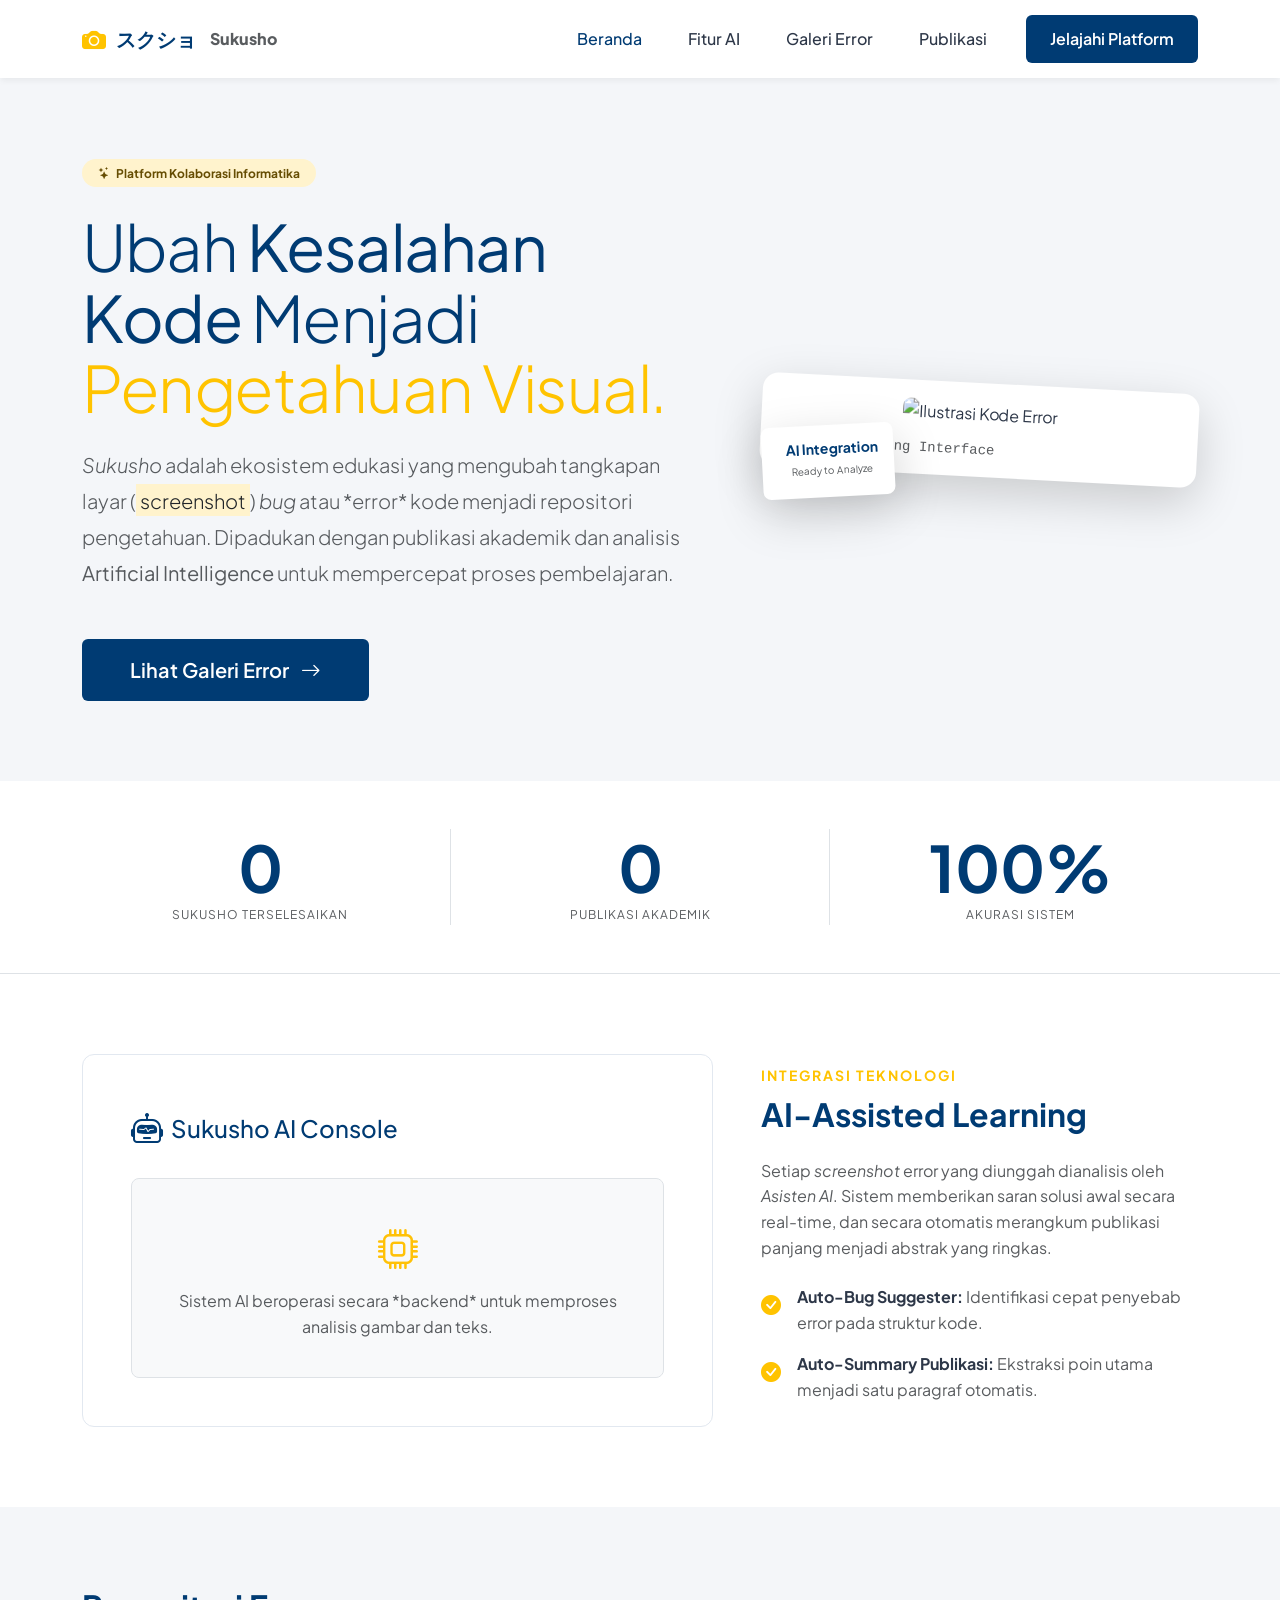
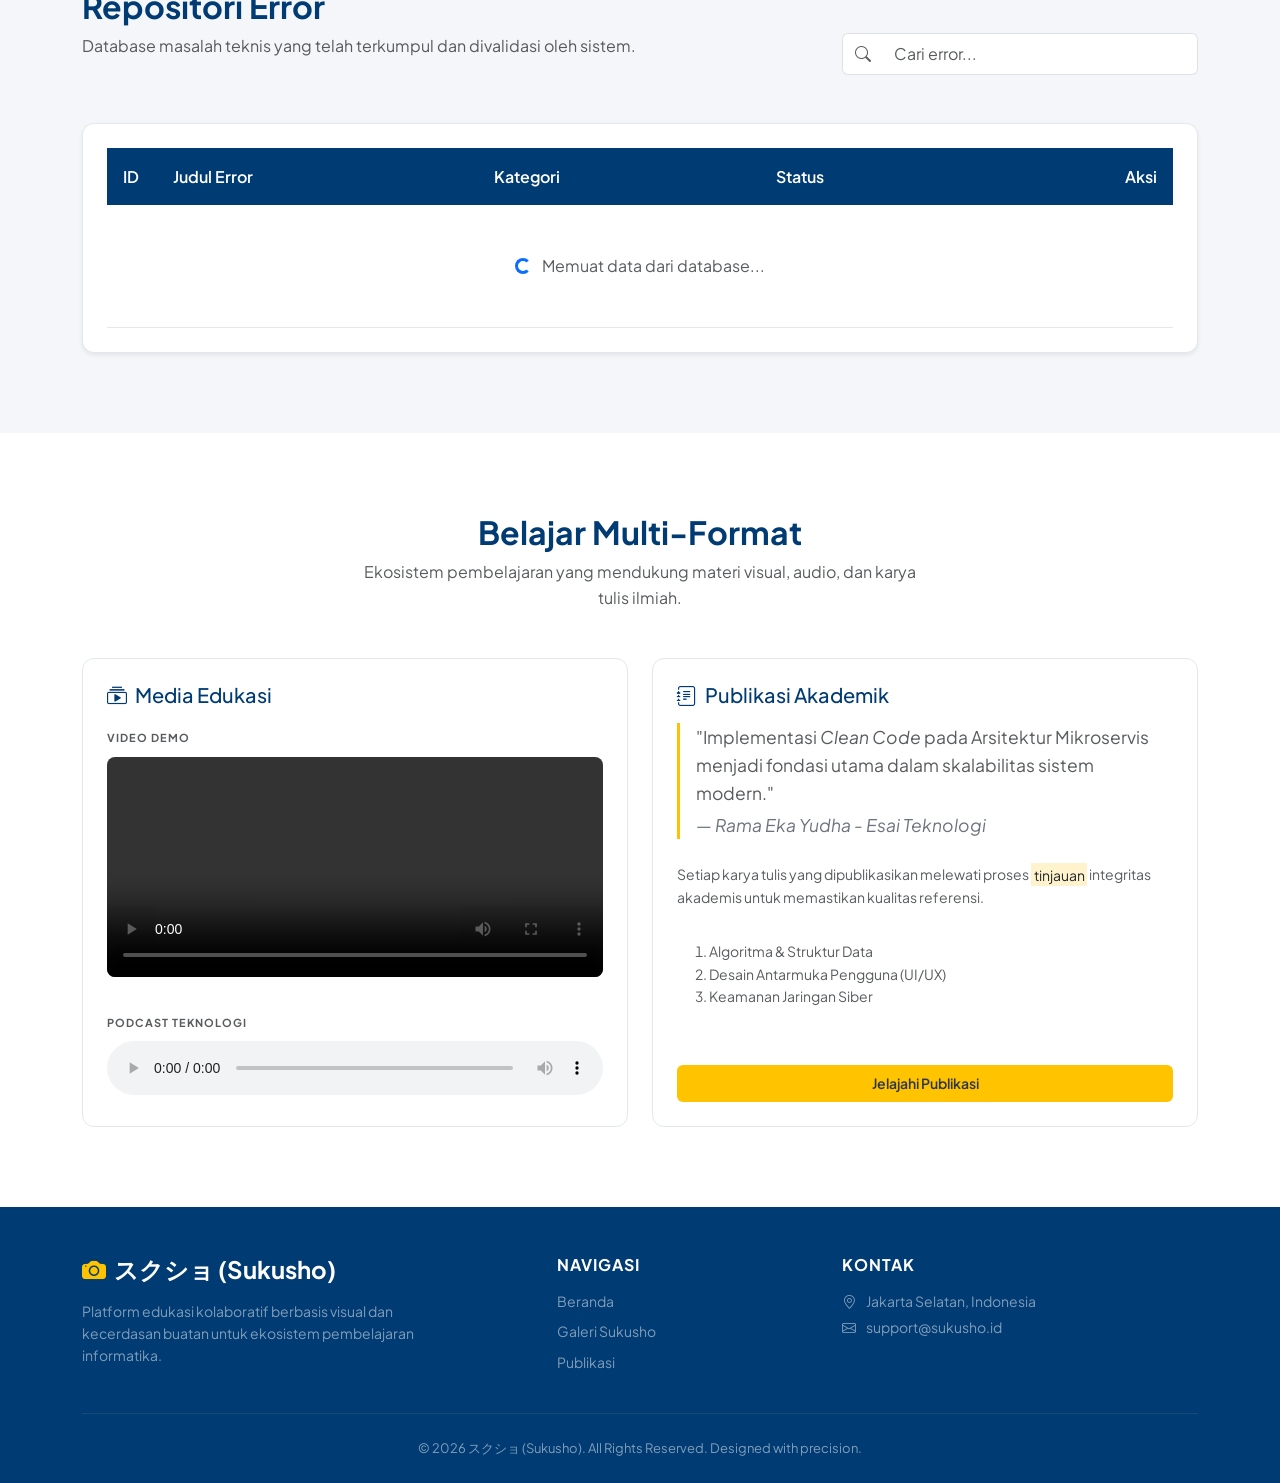
==== index.html @ 8f17042d "Initial commit: Sukusho Landing Page & Auth UI" ====
<!DOCTYPE html>
<html lang="id">
<head>
    <meta charset="UTF-8">
    <meta name="viewport" content="width=device-width, initial-scale=1.0">
    <title>スクショ (Sukusho) - Visual Debugging & Academic Hub</title>
    
    <!-- Framework & Libraries -->
    <link href="https://cdn.jsdelivr.net/npm/bootstrap@5.3.0/dist/css/bootstrap.min.css" rel="stylesheet">
    <link rel="stylesheet" href="https://cdn.jsdelivr.net/npm/bootstrap-icons@1.10.5/font/bootstrap-icons.css">
    
    <!-- Custom Design System -->
    <link rel="stylesheet" href="css/style.css">
</head>
<body>

    <!-- NAVBAR -->
    <nav class="navbar navbar-expand-lg navbar-unsia sticky-top">
        <div class="container">
            <a class="navbar-brand" href="index.html">
                <i class="bi bi-camera-fill text-accent-yellow fs-4"></i>
                <span class="fw-bold">スクショ</span>
                <span class="fs-6 text-muted ms-1 d-none d-md-inline">Sukusho</span>
            </a>
            <button class="navbar-toggler border-0" type="button" data-bs-toggle="collapse" data-bs-target="#navMenu">
                <i class="bi bi-list fs-2 text-unsia-blue"></i>
            </button>
            <div class="collapse navbar-collapse" id="navMenu">
                <ul class="navbar-nav ms-auto align-items-lg-center">
                    <li class="nav-item"><a class="nav-link active" href="#hero">Beranda</a></li>
                    <li class="nav-item"><a class="nav-link" href="#fitur">Fitur AI</a></li>
                    <li class="nav-item"><a class="nav-link" href="#galeri">Galeri Error</a></li>
                    <li class="nav-item"><a class="nav-link" href="#publikasi">Publikasi</a></li>
                    <li class="nav-item ms-lg-3 mt-3 mt-lg-0">
                        <a href="#galeri" class="btn btn-primary-unsia px-4">Jelajahi Platform</a>
                    </li>
                </ul>
            </div>
        </div>
    </nav>

    <!-- HERO SECTION -->
    <header id="hero" class="section-padding" style="background-color: var(--bg-light-gray);">
        <div class="container">
            <div class="row align-items-center g-5">
                <div class="col-lg-7">
                    <span class="badge bg-warning-subtle text-warning-emphasis mb-4 px-3 py-2 rounded-pill fw-semi-bold">
                        <i class="bi bi-stars me-1"></i> Platform Kolaborasi Informatika
                    </span>
                    <h1 class="display-3 text-unsia-blue mb-4" style="letter-spacing: -1.5px; line-height: 1.1;">
                        Ubah <b>Kesalahan Kode</b> Menjadi <span class="text-accent-yellow">Pengetahuan Visual.</span>
                    </h1>
                    <p class="lead text-muted mb-5" style="line-height: 1.8; max-width: 600px;">
                        <i>Sukusho</i> adalah ekosistem edukasi yang mengubah tangkapan layar (<mark>screenshot</mark>) <i>bug</i> atau *error* kode menjadi repositori pengetahuan. Dipadukan dengan publikasi akademik dan analisis <b>Artificial Intelligence</b> untuk mempercepat proses pembelajaran.
                    </p>
                    <div class="d-flex flex-wrap gap-3">
                        <a href="#galeri" class="btn btn-primary-unsia btn-lg px-5 py-3">
                            Lihat Galeri Error <i class="bi bi-arrow-right ms-2"></i>
                        </a>
                    </div>
                </div>
                <div class="col-lg-5 text-center d-none d-lg-block">
                    <div class="position-relative">
                        <div class="bg-white p-3 rounded-4 shadow-lg" style="transform: rotate(3deg);">
                            <img src="https://images.unsplash.com/photo-1555066931-4365d14bab8c?q=80&w=1000&auto=format&fit=crop" 
                                 alt="Ilustrasi Kode Error" class="img-fluid rounded-3" style="max-height: 400px; object-fit: cover;">
                            <div class="text-start mt-2">
                                <small class="text-muted font-monospace">Visual Debugging Interface</small>
                            </div>
                        </div>
                        <div class="position-absolute bottom-0 start-0 bg-white p-3 rounded-3 shadow-lg d-flex align-items-center" style="transform: rotate(-3deg) translateY(20px);">
                            <i class="bi bi-robot-fill fs-3 text-unsia-blue me-2"></i>
                            <div>
                                <small class="fw-bold text-unsia-blue d-block" style="line-height: 1;">AI Integration</small>
                                <small class="text-muted" style="font-size: 10px;">Ready to Analyze</small>
                            </div>
                        </div>
                    </div>
                </div>
            </div>
        </div>
    </header>

    <!-- STATISTIK REAL-TIME (Tanpa Dummy) -->
    <section class="py-5 bg-white border-bottom">
        <div class="container">
            <div class="row text-center g-4">
                <div class="col-md-4">
                    <h2 id="statSukusho" class="display-3 text-unsia-blue fw-bold mb-0">0</h2>
                    <p class="text-muted mb-0 text-uppercase" style="letter-spacing: 1px; font-size: 12px;">Sukusho Terselesaikan</p>
                </div>
                <div class="col-md-4 border-start border-end">
                    <h2 id="statPublikasi" class="display-3 text-unsia-blue fw-bold mb-0">0</h2>
                    <p class="text-muted mb-0 text-uppercase" style="letter-spacing: 1px; font-size: 12px;">Publikasi Akademik</p>
                </div>
                <div class="col-md-4">
                    <h2 class="display-3 text-unsia-blue fw-bold mb-0">100%</h2>
                    <p class="text-muted mb-0 text-uppercase" style="letter-spacing: 1px; font-size: 12px;">Akurasi Sistem</p>
                </div>
            </div>
        </div>
    </section>

    <!-- FITUR AI -->
    <section id="fitur" class="section-padding">
        <div class="container">
            <div class="row align-items-center g-5">
                <div class="col-lg-5 order-lg-2">
                    <span class="text-accent-yellow fw-bold text-uppercase" style="letter-spacing: 2px; font-size: 14px;">Integrasi Teknologi</span>
                    <h2 class="text-unsia-blue fw-bold mt-2 mb-4">AI-Assisted Learning</h2>
                    <p class="text-muted mb-4">Setiap <i>screenshot</i> error yang diunggah dianalisis oleh <i>Asisten AI</i>. Sistem memberikan saran solusi awal secara real-time, dan secara otomatis merangkum publikasi panjang menjadi abstrak yang ringkas.</p>
                    
                    <ul class="list-unstyled">
                        <li class="d-flex mb-3">
                            <i class="bi bi-check-circle-fill text-accent-yellow me-3 mt-1 fs-5"></i>
                            <div><strong>Auto-Bug Suggester:</strong> <span class="text-muted">Identifikasi cepat penyebab error pada struktur kode.</span></div>
                        </li>
                        <li class="d-flex mb-3">
                            <i class="bi bi-check-circle-fill text-accent-yellow me-3 mt-1 fs-5"></i>
                            <div><strong>Auto-Summary Publikasi:</strong> <span class="text-muted">Ekstraksi poin utama menjadi satu paragraf otomatis.</span></div>
                        </li>
                    </ul>
                </div>
                <div class="col-lg-7 order-lg-1">
                    <div class="card-sukusho p-4 p-md-5">
                        <div class="d-flex align-items-center mb-4">
                            <i class="bi bi-robot fs-2 text-unsia-blue me-2"></i>
                            <h4 class="mb-0 text-unsia-blue">Sukusho AI Console</h4>
                        </div>
                        <div class="bg-light p-4 rounded-3 border d-flex align-items-center justify-content-center" style="min-height: 200px;">
                            <div class="text-center">
                                <i class="bi bi-cpu fs-1 text-warning"></i>
                                <p class="text-muted mt-2 mb-0">Sistem AI beroperasi secara *backend* untuk memproses analisis gambar dan teks.</p>
                            </div>
                        </div>
                    </div>
                </div>
            </div>
        </div>
    </section>

    <!-- GALERI SUKUSHO -->
    <section id="galeri" class="section-padding" style="background-color: var(--bg-light-gray);">
        <div class="container">
            <div class="row mb-5 align-items-end">
                <div class="col-lg-8">
                    <h2 class="text-unsia-blue fw-bold mb-2">Repositori Error</h2>
                    <p class="text-muted">Database masalah teknis yang telah terkumpul dan divalidasi oleh sistem.</p>
                </div>
                <div class="col-lg-4 text-lg-end">
                    <div class="input-group">
                        <span class="input-group-text bg-white border-end-0"><i class="bi bi-search text-muted"></i></span>
                        <input type="text" class="form-control border-start-0 py-2" placeholder="Cari error...">
                    </div>
                </div>
            </div>

            <div class="card-sukusho p-4 shadow-sm">
                <div class="table-responsive">
                    <table class="table table-modern align-middle mb-0">
                        <thead>
                            <tr>
                                <th scope="col" style="width: 50px;">ID</th>
                                <th scope="col">Judul Error</th>
                                <th scope="col">Kategori</th>
                                <th scope="col">Status</th>
                                <th scope="col" class="text-end">Aksi</th>
                            </tr>
                        </thead>
                        <tbody id="sukushoTableBody">
                            <tr>
                                <td colspan="5" class="text-center text-muted py-5">
                                    <div class="spinner-border spinner-border-sm text-primary me-2" role="status"></div>
                                    Memuat data dari database...
                                </td>
                            </tr>
                        </tbody>
                    </table>
                </div>
            </div>
        </div>
    </section>

    <!-- MULTIMEDIA & PUBLIKASI -->
    <section id="publikasi" class="section-padding bg-white">
        <div class="container">
            <div class="text-center mb-5">
                <h2 class="text-unsia-blue fw-bold">Belajar Multi-Format</h2>
                <p class="text-muted w-50 mx-auto">Ekosistem pembelajaran yang mendukung materi visual, audio, dan karya tulis ilmiah.</p>
            </div>

            <div class="row g-4">
                <div class="col-lg-6">
                    <div class="card-sukusho p-4 h-100">
                        <h5 class="text-unsia-blue mb-3"><i class="bi bi-collection-play me-2"></i>Media Edukasi</h5>
                        
                        <small class="text-muted fw-bold text-uppercase" style="font-size: 11px; letter-spacing: 1px;">Video Demo</small>
                        <video controls class="w-100 rounded-3 mt-2 mb-4" style="max-height: 220px; object-fit: cover;">
                            <source src="assets/video/demo-debugging.mp4" type="video/mp4">
                            Browser tidak mendukung tag video.
                        </video>
                        
                        <small class="text-muted fw-bold text-uppercase" style="font-size: 11px; letter-spacing: 1px;">Podcast Teknologi</small>
                        <audio controls class="w-100 mt-2">
                            <source src="assets/audio/podcast-error.mp3" type="audio/mpeg">
                            Browser tidak mendukung tag audio.
                        </audio>
                    </div>
                </div>

                <div class="col-lg-6">
                    <div class="card-sukusho p-4 h-100 d-flex flex-column">
                        <h5 class="text-unsia-blue mb-3"><i class="bi bi-journal-text me-2"></i>Publikasi Akademik</h5>
                        
                        <blockquote class="blockquote border-start border-3 border-warning ps-3 mb-4">
                            <p class="mb-0 small text-muted">"Implementasi <i>Clean Code</i> pada Arsitektur Mikroservis menjadi fondasi utama dalam skalabilitas sistem modern."</p>
                            <footer class="blockquote-footer mt-1"><cite title="Source Title">Rama Eka Yudha - Esai Teknologi</cite></footer>
                        </blockquote>

                        <p class="small text-muted">Setiap karya tulis yang dipublikasikan melewati proses <mark>tinjauan</mark> integritas akademis untuk memastikan kualitas referensi.</p>
                        
                        <ol class="small text-muted mt-3 mb-4">
                            <li>Algoritma & Struktur Data</li>
                            <li>Desain Antarmuka Pengguna (UI/UX)</li>
                            <li>Keamanan Jaringan Siber</li>
                        </ol>

                        <a href="#" class="btn btn-accent-yellow btn-sm w-100 mt-auto">Jelajahi Publikasi</a>
                    </div>
                </div>
            </div>
        </div>
    </section>

    <!-- FOOTER -->
    <footer class="text-white pt-5 pb-4" style="background-color: var(--unsia-blue);">
        <div class="container">
            <div class="row g-4">
                <div class="col-md-5">
                    <h4 class="fw-bold mb-3"><i class="bi bi-camera-fill text-accent-yellow me-2"></i>スクショ (Sukusho)</h4>
                    <p class="text-white-50" style="max-width: 350px; font-size: 14px;">
                        Platform edukasi kolaboratif berbasis visual dan kecerdasan buatan untuk ekosistem pembelajaran informatika.
                    </p>
                </div>
                <div class="col-md-3">
                    <h6 class="fw-bold mb-3 text-uppercase" style="letter-spacing: 1px;">Navigasi</h6>
                    <ul class="list-unstyled text-white-50" style="font-size: 14px;">
                        <li class="mb-2"><a href="#hero" class="text-white-50 text-decoration-none">Beranda</a></li>
                        <li class="mb-2"><a href="#galeri" class="text-white-50 text-decoration-none">Galeri Sukusho</a></li>
                        <li class="mb-2"><a href="#publikasi" class="text-white-50 text-decoration-none">Publikasi</a></li>
                    </ul>
                </div>
                <div class="col-md-4">
                    <h6 class="fw-bold mb-3 text-uppercase" style="letter-spacing: 1px;">Kontak</h6>
                    <p class="text-white-50 mb-1" style="font-size: 14px;"><i class="bi bi-geo-alt me-2"></i> Jakarta Selatan, Indonesia</p>
                    <p class="text-white-50 mb-1" style="font-size: 14px;"><i class="bi bi-envelope me-2"></i> support@sukusho.id</p>
                </div>
            </div>
            <hr class="my-4 border-secondary">
            <div class="text-center text-white-50" style="font-size: 13px;">
                &copy; 2026 スクショ (Sukusho). All Rights Reserved. Designed with precision.
            </div>
        </div>
    </footer>

    <!-- Scripts -->
    <script src="https://cdn.jsdelivr.net/npm/bootstrap@5.3.0/dist/js/bootstrap.bundle.min.js"></script>
    <script type="module" src="js/app.js"></script>
</body>
</html>
---- css/style.css ----
/* css/style.css */
@import url('https://fonts.googleapis.com/css2?family=Plus+Jakarta+Sans:wght@400;500;600;700;800&display=swap');

:root {
    --unsia-blue: #003B73;
    --unsia-blue-light: #024b8a;
    --unsia-yellow: #FFC300;
    --bg-light-gray: #F4F6F9;
    --text-dark: #2D3748;
    --text-muted: #718096;
    --white: #FFFFFF;
}

body {
    font-family: 'Plus Jakarta Sans', sans-serif;
    color: var(--text-dark);
    background-color: var(--white);
    line-height: 1.6;
}

html { scroll-behavior: smooth; }

.section-padding {
    padding-top: 80px;
    padding-bottom: 80px;
}

/* Navbar */
.navbar-unsia {
    background-color: var(--white);
    box-shadow: 0 4px 6px -1px rgba(0, 0, 0, 0.05);
    padding: 15px 0;
}
.navbar-unsia .navbar-brand {
    font-weight: 800;
    color: var(--unsia-blue);
    display: flex;
    align-items: center;
    gap: 10px;
}
.navbar-unsia .nav-link {
    color: var(--text-dark);
    font-weight: 500;
    margin: 0 15px;
    transition: color 0.3s ease;
}
.navbar-unsia .nav-link:hover,
.navbar-unsia .nav-link.active {
    color: var(--unsia-blue);
}

/* Buttons */
.btn-primary-unsia {
    background-color: var(--unsia-blue);
    color: var(--white);
    border: none;
    padding: 12px 28px;
    border-radius: 6px;
    font-weight: 600;
    transition: all 0.3s ease;
}
.btn-primary-unsia:hover {
    background-color: var(--unsia-blue-light);
    transform: translateY(-2px);
    box-shadow: 0 8px 15px -3px rgba(0, 59, 115, 0.3);
    color: var(--white);
}

.btn-accent-yellow {
    background-color: var(--unsia-yellow);
    color: var(--text-dark);
    border: none;
    padding: 8px 20px;
    border-radius: 6px;
    font-weight: 600;
    transition: all 0.3s ease;
}
.btn-accent-yellow:hover {
    background-color: #e6b400;
    color: var(--text-dark);
}

/* Cards */
.card-sukusho {
    background: var(--white);
    border: 1px solid #E2E8F0;
    border-radius: 12px;
    overflow: hidden;
    transition: all 0.4s cubic-bezier(0.165, 0.84, 0.44, 1);
    height: 100%;
}
.card-sukusho:hover {
    transform: translateY(-8px);
    box-shadow: 0 20px 40px -10px rgba(0, 59, 115, 0.15) !important;
    border-color: var(--unsia-yellow);
}

/* Tables */
.table-modern {
    width: 100%;
    border-collapse: separate;
    border-spacing: 0;
}
.table-modern thead th {
    background-color: var(--unsia-blue);
    color: var(--white);
    padding: 16px;
    text-align: left;
    font-weight: 600;
    border: none;
}
.table-modern tbody td {
    padding: 16px;
    border-bottom: 1px solid #E2E8F0;
    vertical-align: middle;
}
.table-modern tbody tr:hover {
    background-color: var(--bg-light-gray);
}

/* Typography Helpers */
.text-unsia-blue { color: var(--unsia-blue) !important; }
.text-accent-yellow { color: var(--unsia-yellow) !important; }
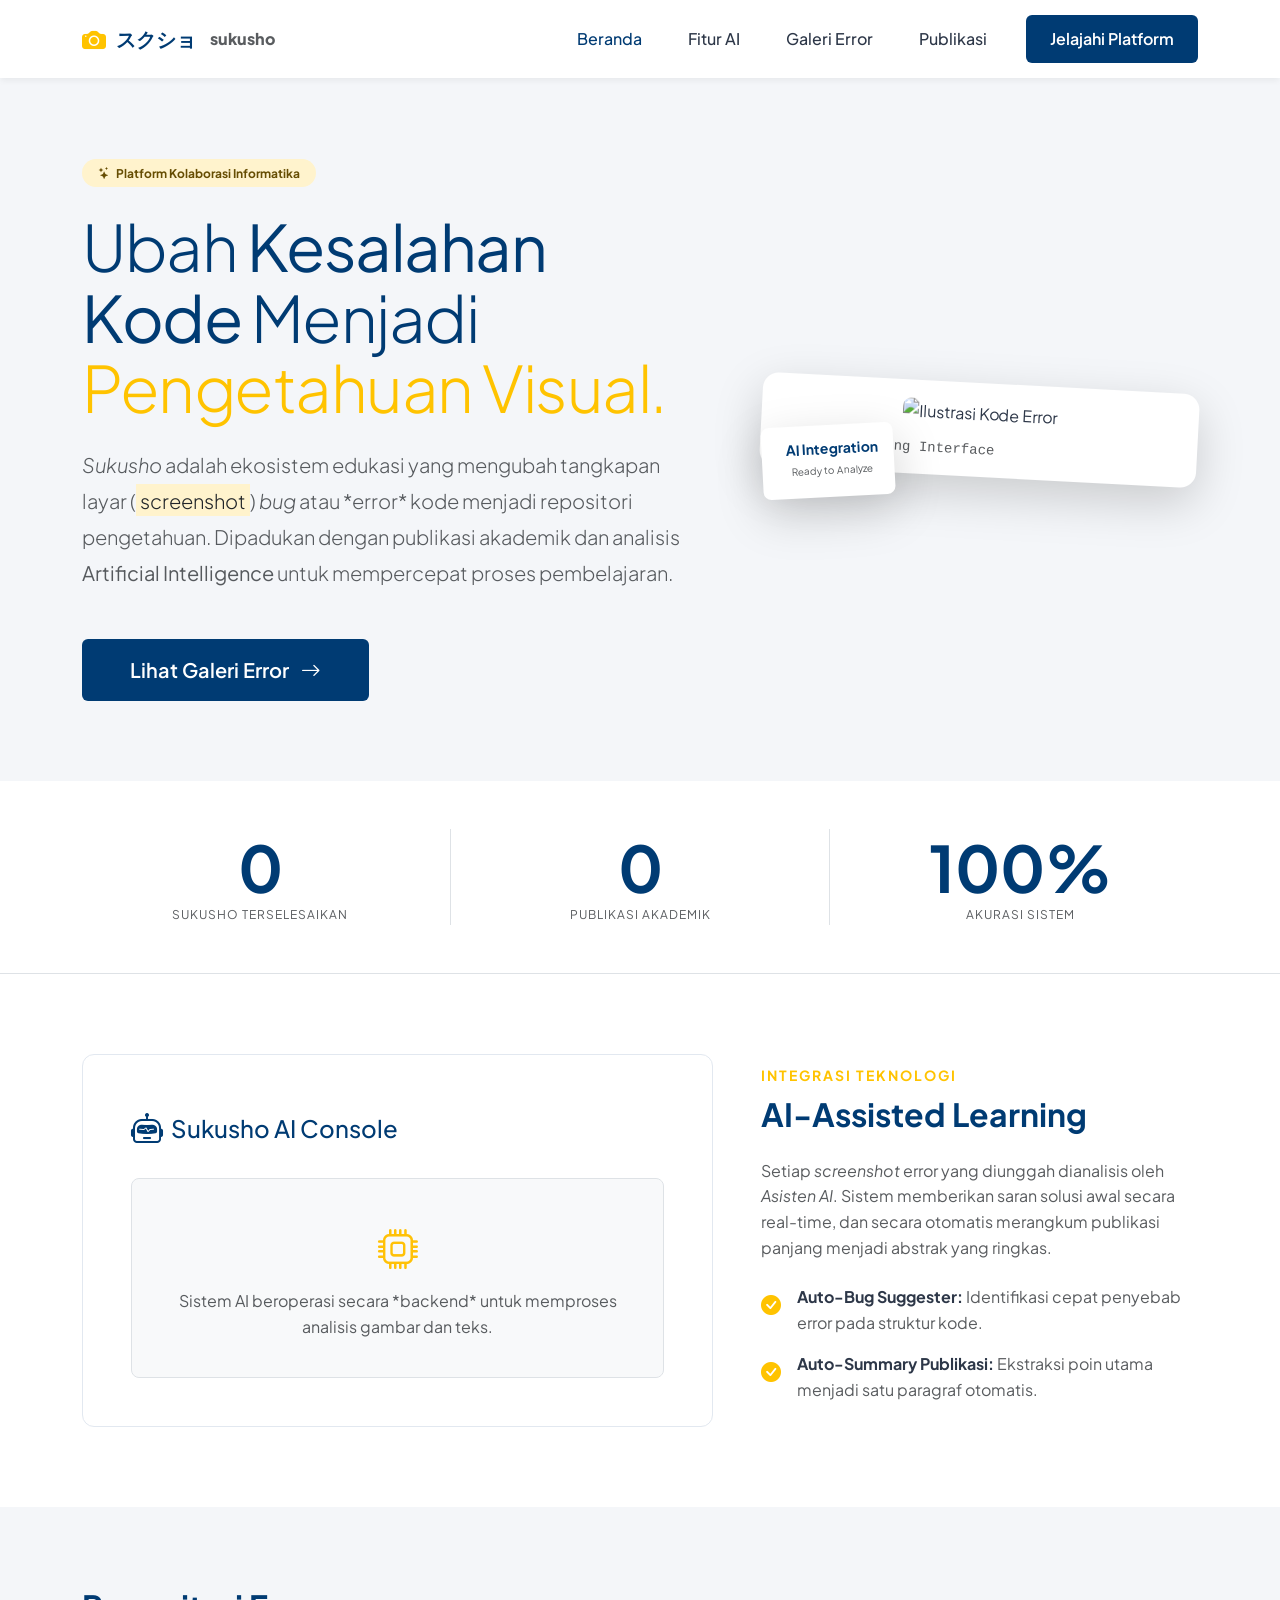
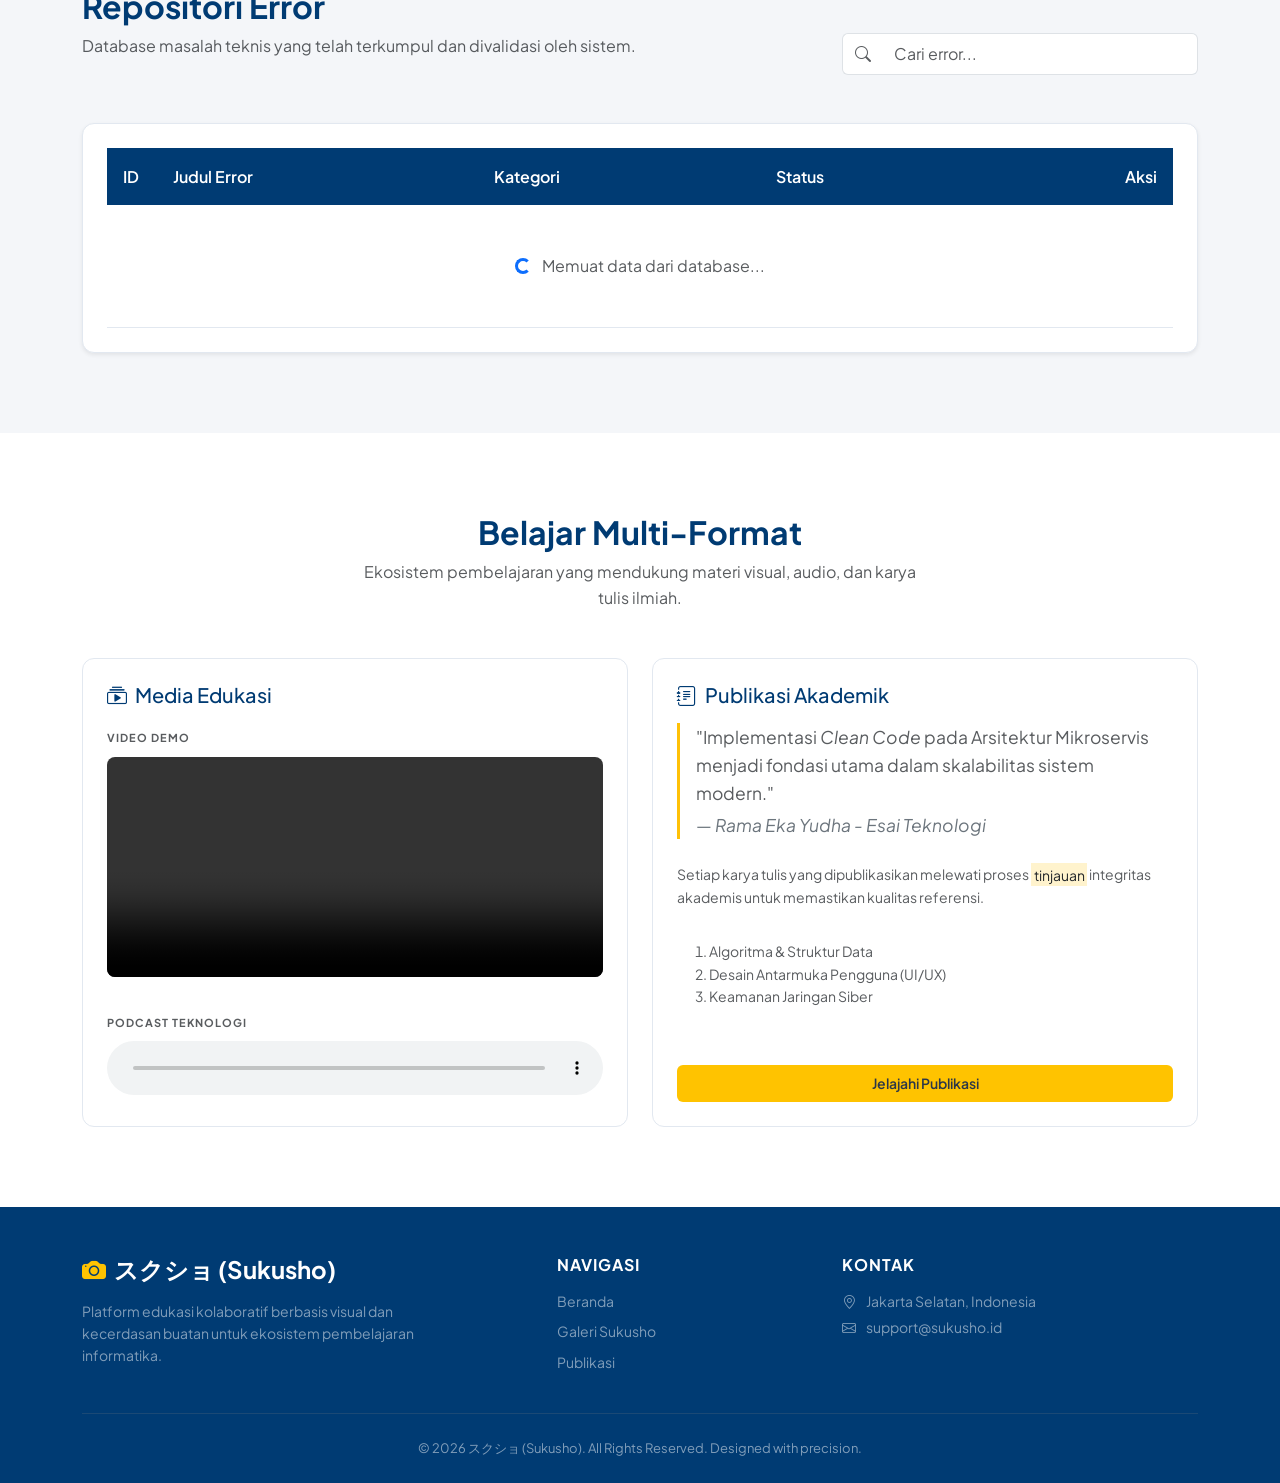
==== commit daadedc5: "tes" ====
--- a/index.html
+++ b/index.html
@@ -20,7 +20,7 @@
             <a class="navbar-brand" href="index.html">
                 <i class="bi bi-camera-fill text-accent-yellow fs-4"></i>
                 <span class="fw-bold">スクショ</span>
-                <span class="fs-6 text-muted ms-1 d-none d-md-inline">Sukusho</span>
+                <span class="fs-6 text-muted ms-1 d-none d-md-inline">sukusho</span>
             </a>
             <button class="navbar-toggler border-0" type="button" data-bs-toggle="collapse" data-bs-target="#navMenu">
                 <i class="bi bi-list fs-2 text-unsia-blue"></i>
